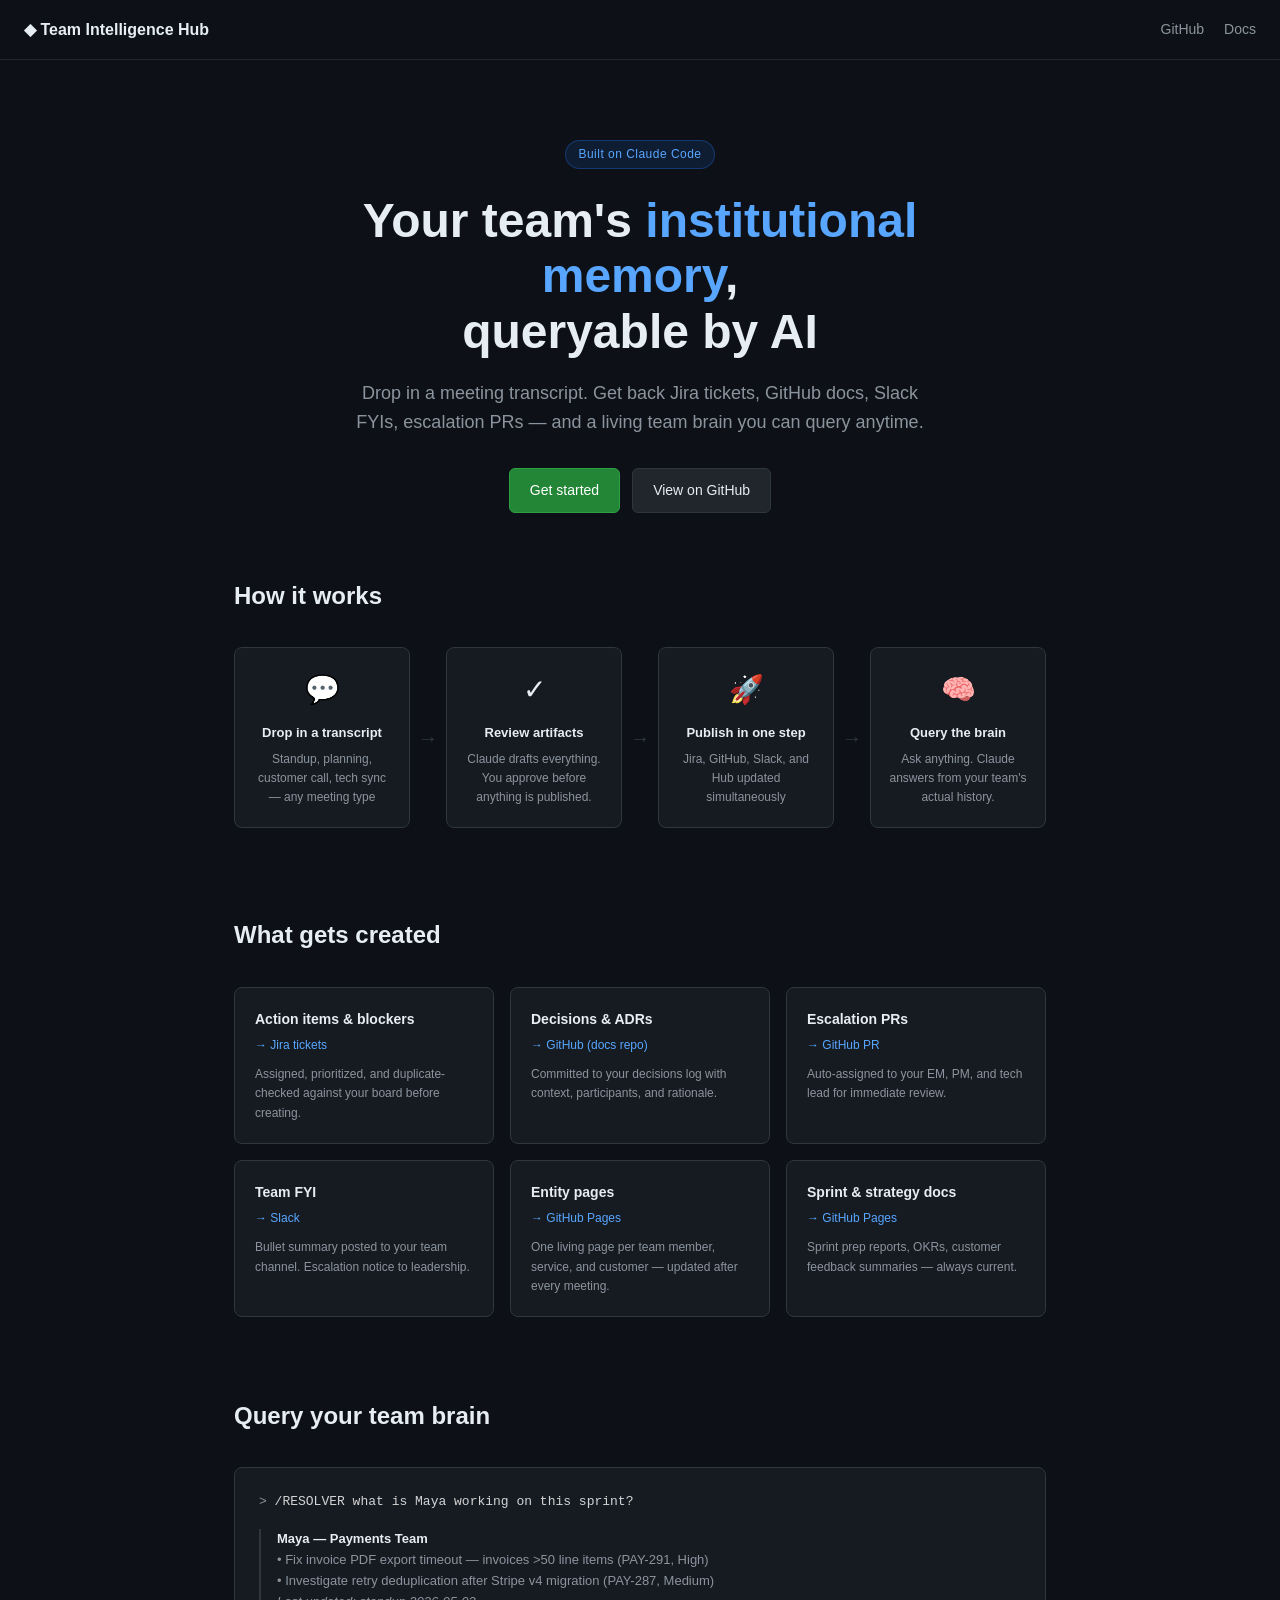
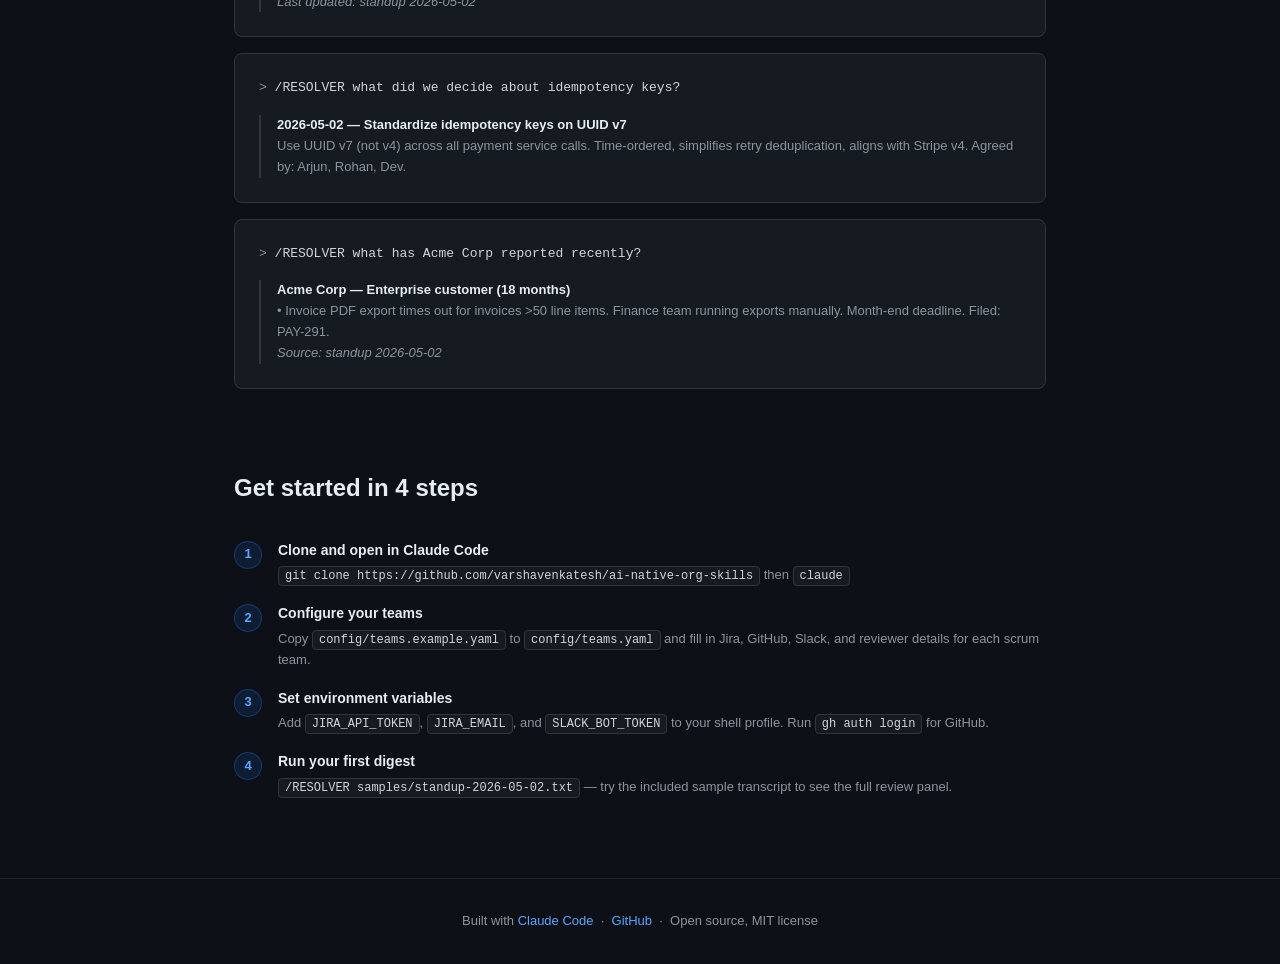
==== docs/index.html @ 271952c2 "Add SVG screenshots, GitHub Pages landing page, and hub HTML templates - 5 dark-themed SVG terminal " ====
<!DOCTYPE html>
<html lang="en">
<head>
  <meta charset="UTF-8">
  <meta name="viewport" content="width=device-width, initial-scale=1.0">
  <title>Team Intelligence Hub</title>
  <style>
    *, *::before, *::after { box-sizing: border-box; margin: 0; padding: 0; }

    body {
      font-family: -apple-system, BlinkMacSystemFont, "Segoe UI", Helvetica, Arial, sans-serif;
      background: #0d1117;
      color: #e6edf3;
      line-height: 1.6;
    }

    a { color: #58a6ff; text-decoration: none; }
    a:hover { text-decoration: underline; }

    /* ── Header ── */
    header {
      border-bottom: 1px solid #21262d;
      padding: 0 24px;
      display: flex;
      align-items: center;
      height: 60px;
      gap: 16px;
    }
    header .logo { font-weight: 600; font-size: 16px; color: #e6edf3; }
    header nav { margin-left: auto; display: flex; gap: 20px; font-size: 14px; color: #8b949e; }
    header nav a { color: #8b949e; }
    header nav a:hover { color: #e6edf3; }

    /* ── Hero ── */
    .hero {
      max-width: 800px;
      margin: 80px auto 64px;
      padding: 0 24px;
      text-align: center;
    }
    .hero .badge {
      display: inline-block;
      background: #1f6feb22;
      border: 1px solid #1f6feb55;
      color: #58a6ff;
      font-size: 12px;
      font-weight: 500;
      padding: 4px 12px;
      border-radius: 20px;
      margin-bottom: 24px;
      letter-spacing: 0.04em;
    }
    .hero h1 {
      font-size: 48px;
      font-weight: 700;
      line-height: 1.15;
      color: #e6edf3;
      margin-bottom: 20px;
    }
    .hero h1 span { color: #58a6ff; }
    .hero p {
      font-size: 18px;
      color: #8b949e;
      max-width: 580px;
      margin: 0 auto 32px;
    }
    .hero .ctas { display: flex; gap: 12px; justify-content: center; flex-wrap: wrap; }
    .btn {
      display: inline-block;
      padding: 10px 20px;
      border-radius: 6px;
      font-size: 14px;
      font-weight: 500;
      cursor: pointer;
      transition: opacity 0.15s;
    }
    .btn:hover { opacity: 0.85; text-decoration: none; }
    .btn-primary { background: #238636; color: #fff; border: 1px solid #2ea043; }
    .btn-secondary { background: #21262d; color: #e6edf3; border: 1px solid #30363d; }

    /* ── How it works ── */
    .section { max-width: 860px; margin: 0 auto 80px; padding: 0 24px; }
    .section h2 { font-size: 24px; font-weight: 600; margin-bottom: 32px; color: #e6edf3; }

    .flow {
      display: flex;
      align-items: center;
      gap: 0;
      overflow-x: auto;
      padding-bottom: 8px;
    }
    .flow-step {
      flex: 1;
      min-width: 140px;
      background: #161b22;
      border: 1px solid #30363d;
      border-radius: 8px;
      padding: 20px 16px;
      text-align: center;
    }
    .flow-step .icon { font-size: 28px; margin-bottom: 10px; }
    .flow-step .label { font-size: 13px; font-weight: 600; color: #e6edf3; margin-bottom: 6px; }
    .flow-step .desc { font-size: 12px; color: #8b949e; }
    .flow-arrow {
      color: #30363d;
      font-size: 20px;
      padding: 0 8px;
      flex-shrink: 0;
    }

    /* ── Artifact grid ── */
    .artifact-grid {
      display: grid;
      grid-template-columns: repeat(auto-fill, minmax(220px, 1fr));
      gap: 16px;
    }
    .artifact-card {
      background: #161b22;
      border: 1px solid #30363d;
      border-radius: 8px;
      padding: 20px;
    }
    .artifact-card .title { font-size: 14px; font-weight: 600; color: #e6edf3; margin-bottom: 6px; }
    .artifact-card .where { font-size: 12px; color: #58a6ff; margin-bottom: 10px; }
    .artifact-card .desc { font-size: 12px; color: #8b949e; }

    /* ── Query examples ── */
    .query-block {
      background: #161b22;
      border: 1px solid #30363d;
      border-radius: 8px;
      padding: 24px;
      margin-bottom: 16px;
    }
    .query-block .query {
      font-family: "SF Mono", Menlo, Monaco, "Courier New", monospace;
      font-size: 13px;
      color: #d4d4d4;
      margin-bottom: 16px;
    }
    .query-block .query::before { content: "> "; color: #8b949e; }
    .query-block .answer {
      font-size: 13px;
      color: #8b949e;
      padding-left: 16px;
      border-left: 2px solid #30363d;
    }
    .query-block .answer strong { color: #e6edf3; }

    /* ── Setup steps ── */
    .steps { display: flex; flex-direction: column; gap: 16px; }
    .step {
      display: flex;
      gap: 16px;
      align-items: flex-start;
    }
    .step-num {
      width: 28px;
      height: 28px;
      border-radius: 50%;
      background: #1f6feb22;
      border: 1px solid #1f6feb55;
      color: #58a6ff;
      font-size: 13px;
      font-weight: 600;
      display: flex;
      align-items: center;
      justify-content: center;
      flex-shrink: 0;
      margin-top: 2px;
    }
    .step-content .label { font-size: 14px; font-weight: 600; color: #e6edf3; margin-bottom: 4px; }
    .step-content .desc { font-size: 13px; color: #8b949e; }
    code {
      font-family: "SF Mono", Menlo, Monaco, "Courier New", monospace;
      font-size: 12px;
      background: #161b22;
      border: 1px solid #30363d;
      padding: 2px 6px;
      border-radius: 4px;
      color: #d4d4d4;
    }

    /* ── Footer ── */
    footer {
      border-top: 1px solid #21262d;
      padding: 32px 24px;
      text-align: center;
      font-size: 13px;
      color: #8b949e;
    }
    footer a { color: #58a6ff; }

    @media (max-width: 640px) {
      .hero h1 { font-size: 32px; }
      .flow { flex-direction: column; }
      .flow-arrow { transform: rotate(90deg); }
    }
  </style>
</head>
<body>

<header>
  <span class="logo">&#9670; Team Intelligence Hub</span>
  <nav>
    <a href="https://github.com/varshavenkatesh/ai-native-org-skills">GitHub</a>
    <a href="https://github.com/varshavenkatesh/ai-native-org-skills/blob/main/README.md">Docs</a>
  </nav>
</header>

<div class="hero">
  <div class="badge">Built on Claude Code</div>
  <h1>Your team's <span>institutional memory</span>,<br>queryable by AI</h1>
  <p>Drop in a meeting transcript. Get back Jira tickets, GitHub docs, Slack FYIs, escalation PRs — and a living team brain you can query anytime.</p>
  <div class="ctas">
    <a href="https://github.com/varshavenkatesh/ai-native-org-skills#setup--4-steps" class="btn btn-primary">Get started</a>
    <a href="https://github.com/varshavenkatesh/ai-native-org-skills" class="btn btn-secondary">View on GitHub</a>
  </div>
</div>

<div class="section">
  <h2>How it works</h2>
  <div class="flow">
    <div class="flow-step">
      <div class="icon">&#128172;</div>
      <div class="label">Drop in a transcript</div>
      <div class="desc">Standup, planning, customer call, tech sync — any meeting type</div>
    </div>
    <div class="flow-arrow">&#8594;</div>
    <div class="flow-step">
      <div class="icon">&#10003;</div>
      <div class="label">Review artifacts</div>
      <div class="desc">Claude drafts everything. You approve before anything is published.</div>
    </div>
    <div class="flow-arrow">&#8594;</div>
    <div class="flow-step">
      <div class="icon">&#128640;</div>
      <div class="label">Publish in one step</div>
      <div class="desc">Jira, GitHub, Slack, and Hub updated simultaneously</div>
    </div>
    <div class="flow-arrow">&#8594;</div>
    <div class="flow-step">
      <div class="icon">&#129504;</div>
      <div class="label">Query the brain</div>
      <div class="desc">Ask anything. Claude answers from your team's actual history.</div>
    </div>
  </div>
</div>

<div class="section">
  <h2>What gets created</h2>
  <div class="artifact-grid">
    <div class="artifact-card">
      <div class="title">Action items &amp; blockers</div>
      <div class="where">&#8594; Jira tickets</div>
      <div class="desc">Assigned, prioritized, and duplicate-checked against your board before creating.</div>
    </div>
    <div class="artifact-card">
      <div class="title">Decisions &amp; ADRs</div>
      <div class="where">&#8594; GitHub (docs repo)</div>
      <div class="desc">Committed to your decisions log with context, participants, and rationale.</div>
    </div>
    <div class="artifact-card">
      <div class="title">Escalation PRs</div>
      <div class="where">&#8594; GitHub PR</div>
      <div class="desc">Auto-assigned to your EM, PM, and tech lead for immediate review.</div>
    </div>
    <div class="artifact-card">
      <div class="title">Team FYI</div>
      <div class="where">&#8594; Slack</div>
      <div class="desc">Bullet summary posted to your team channel. Escalation notice to leadership.</div>
    </div>
    <div class="artifact-card">
      <div class="title">Entity pages</div>
      <div class="where">&#8594; GitHub Pages</div>
      <div class="desc">One living page per team member, service, and customer — updated after every meeting.</div>
    </div>
    <div class="artifact-card">
      <div class="title">Sprint &amp; strategy docs</div>
      <div class="where">&#8594; GitHub Pages</div>
      <div class="desc">Sprint prep reports, OKRs, customer feedback summaries — always current.</div>
    </div>
  </div>
</div>

<div class="section">
  <h2>Query your team brain</h2>
  <div class="query-block">
    <div class="query">/RESOLVER what is Maya working on this sprint?</div>
    <div class="answer">
      <strong>Maya &mdash; Payments Team</strong><br>
      &bull; Fix invoice PDF export timeout &mdash; invoices &gt;50 line items (PAY-291, High)<br>
      &bull; Investigate retry deduplication after Stripe v4 migration (PAY-287, Medium)<br>
      <em>Last updated: standup 2026-05-02</em>
    </div>
  </div>
  <div class="query-block">
    <div class="query">/RESOLVER what did we decide about idempotency keys?</div>
    <div class="answer">
      <strong>2026-05-02 &mdash; Standardize idempotency keys on UUID v7</strong><br>
      Use UUID v7 (not v4) across all payment service calls. Time-ordered, simplifies retry deduplication, aligns with Stripe v4. Agreed by: Arjun, Rohan, Dev.
    </div>
  </div>
  <div class="query-block">
    <div class="query">/RESOLVER what has Acme Corp reported recently?</div>
    <div class="answer">
      <strong>Acme Corp &mdash; Enterprise customer (18 months)</strong><br>
      &bull; Invoice PDF export times out for invoices &gt;50 line items. Finance team running exports manually. Month-end deadline. Filed: PAY-291.<br>
      <em>Source: standup 2026-05-02</em>
    </div>
  </div>
</div>

<div class="section">
  <h2>Get started in 4 steps</h2>
  <div class="steps">
    <div class="step">
      <div class="step-num">1</div>
      <div class="step-content">
        <div class="label">Clone and open in Claude Code</div>
        <div class="desc"><code>git clone https://github.com/varshavenkatesh/ai-native-org-skills</code> then <code>claude</code></div>
      </div>
    </div>
    <div class="step">
      <div class="step-num">2</div>
      <div class="step-content">
        <div class="label">Configure your teams</div>
        <div class="desc">Copy <code>config/teams.example.yaml</code> to <code>config/teams.yaml</code> and fill in Jira, GitHub, Slack, and reviewer details for each scrum team.</div>
      </div>
    </div>
    <div class="step">
      <div class="step-num">3</div>
      <div class="step-content">
        <div class="label">Set environment variables</div>
        <div class="desc">Add <code>JIRA_API_TOKEN</code>, <code>JIRA_EMAIL</code>, and <code>SLACK_BOT_TOKEN</code> to your shell profile. Run <code>gh auth login</code> for GitHub.</div>
      </div>
    </div>
    <div class="step">
      <div class="step-num">4</div>
      <div class="step-content">
        <div class="label">Run your first digest</div>
        <div class="desc"><code>/RESOLVER samples/standup-2026-05-02.txt</code> &mdash; try the included sample transcript to see the full review panel.</div>
      </div>
    </div>
  </div>
</div>

<footer>
  Built with <a href="https://claude.ai/code">Claude Code</a> &nbsp;&middot;&nbsp;
  <a href="https://github.com/varshavenkatesh/ai-native-org-skills">GitHub</a> &nbsp;&middot;&nbsp;
  Open source, MIT license
</footer>

</body>
</html>
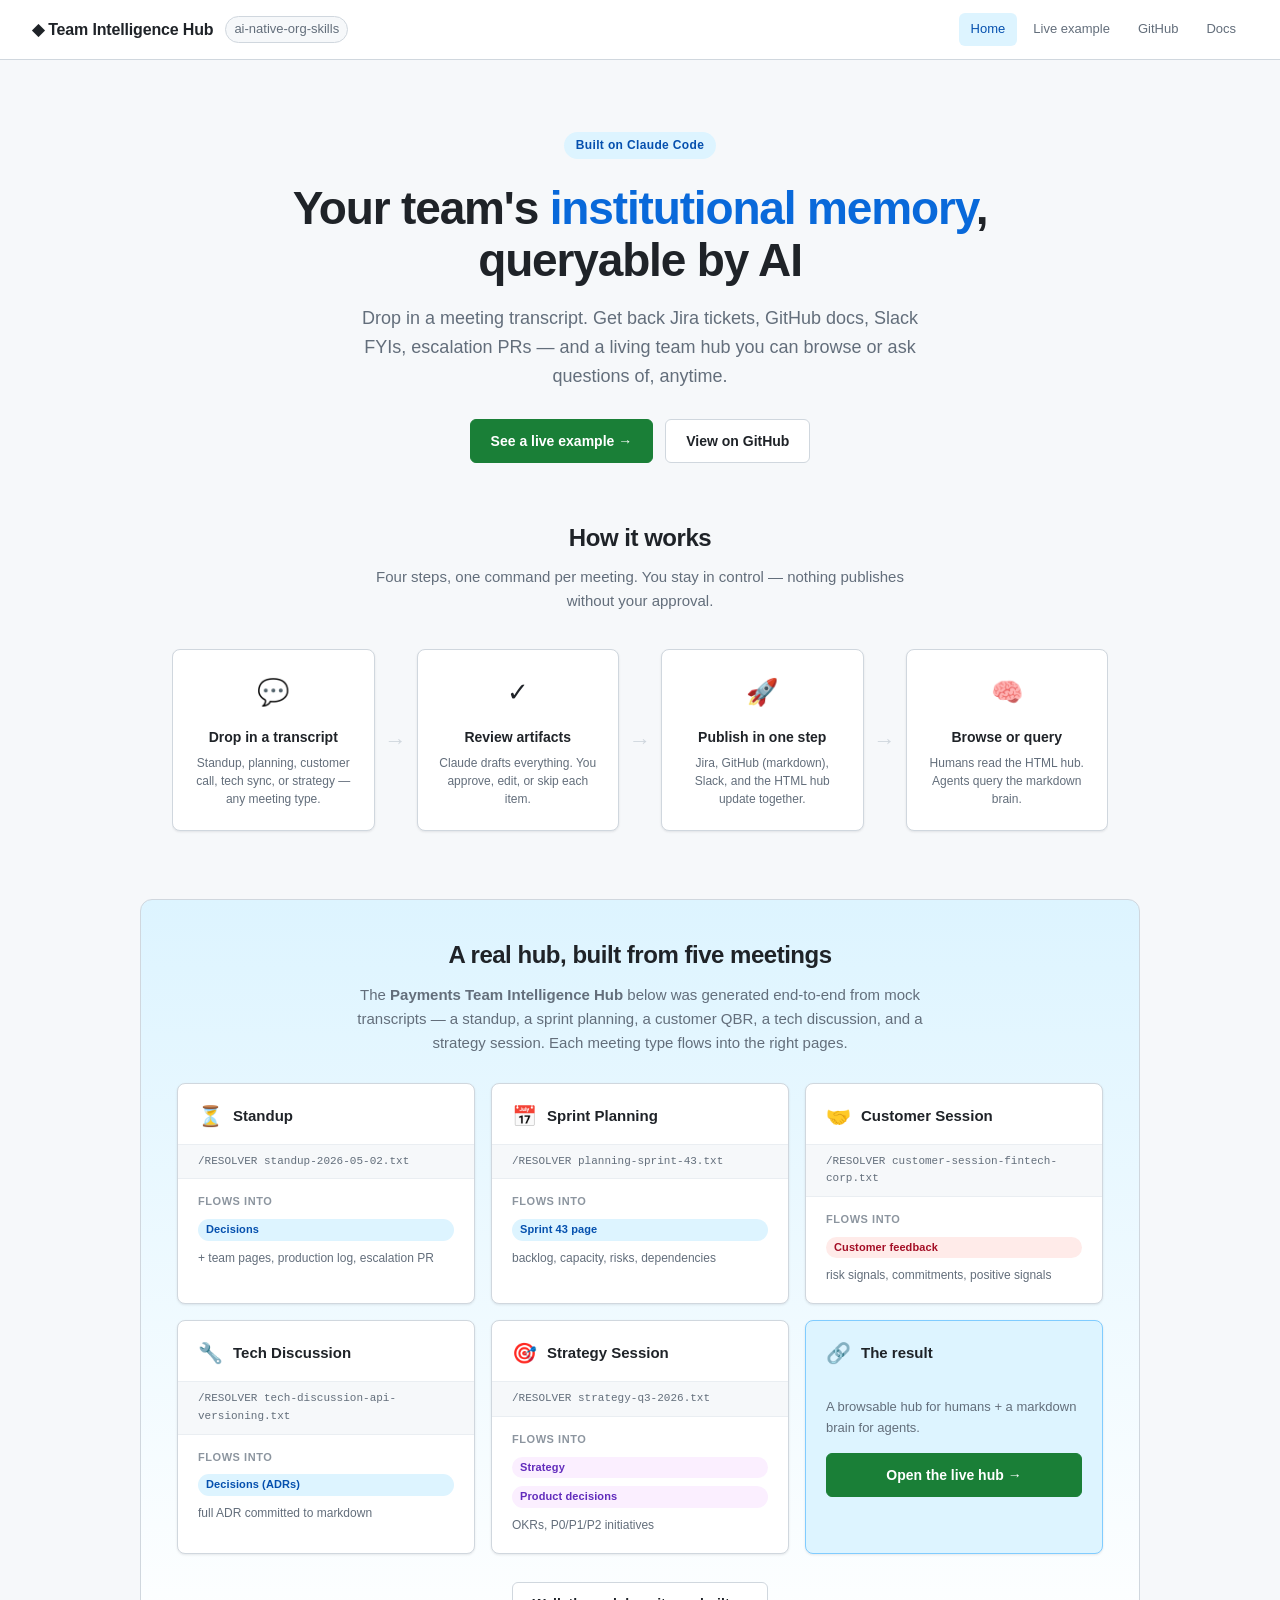
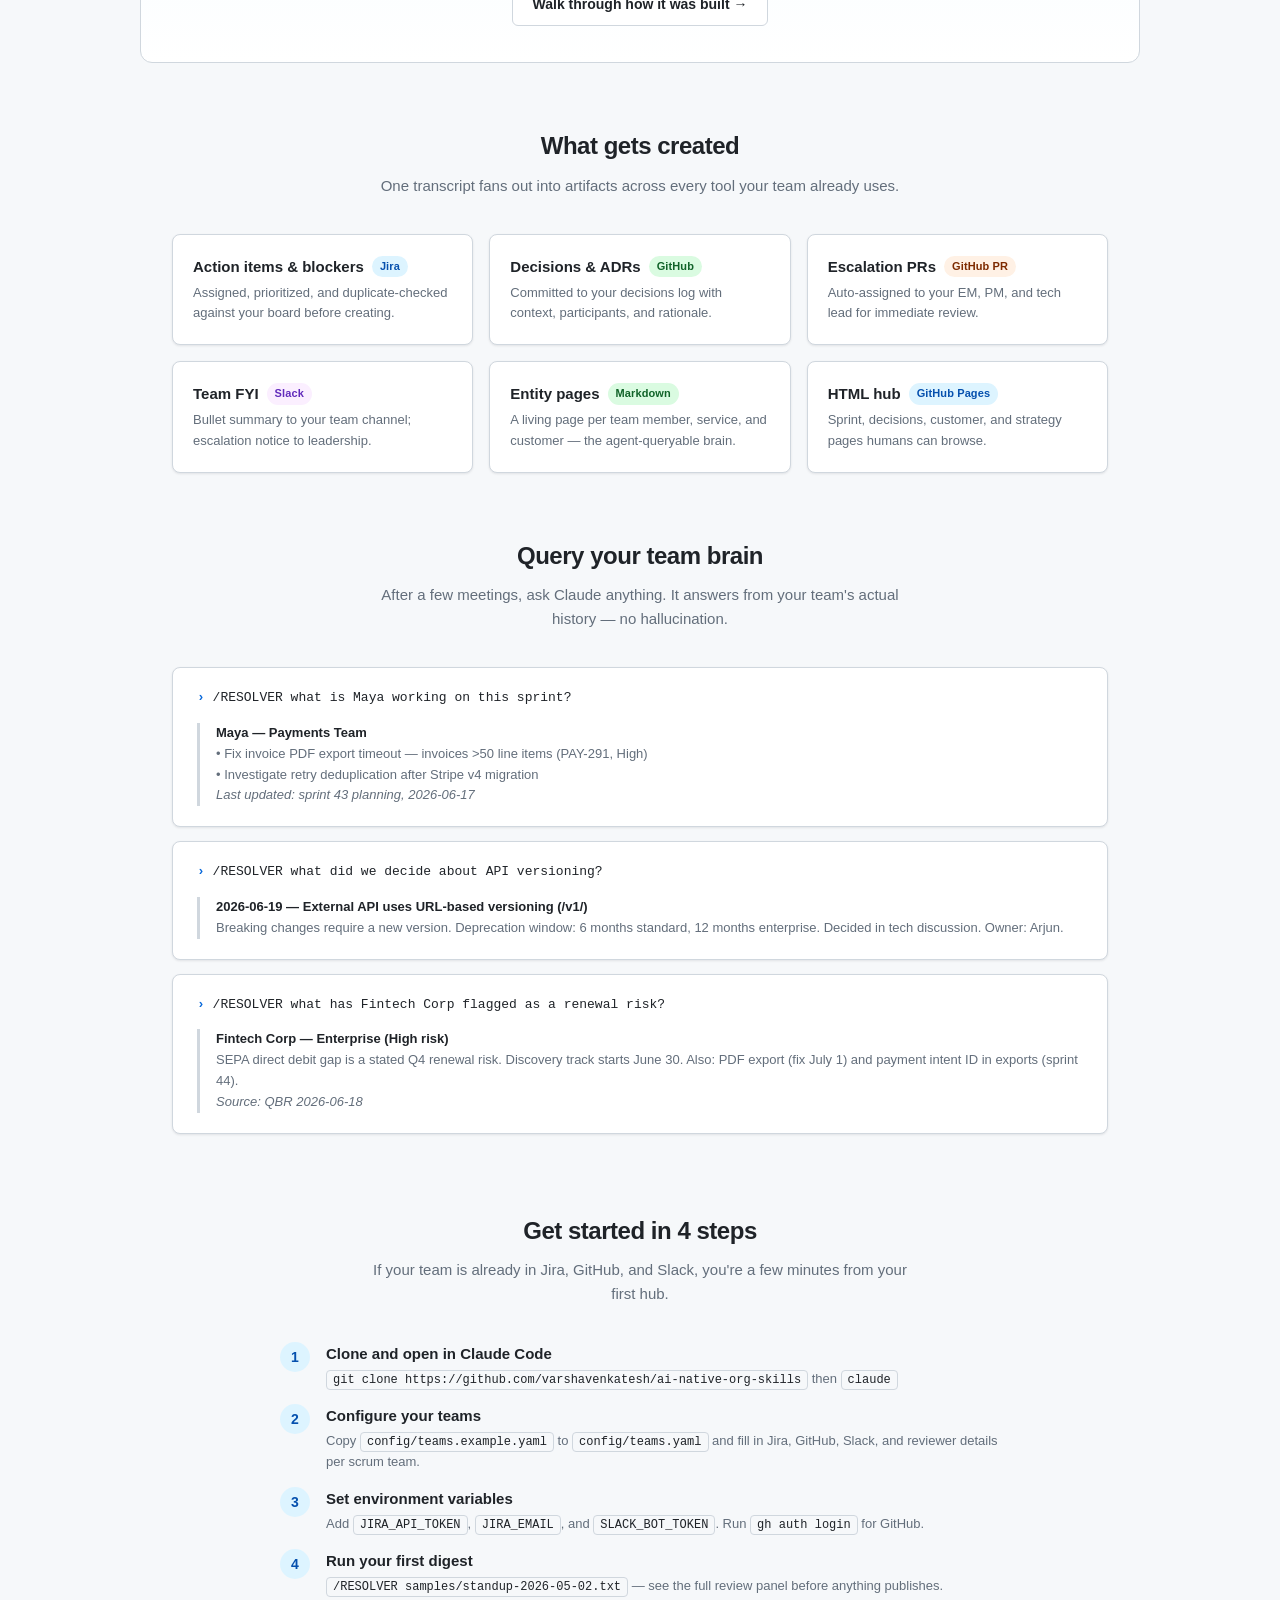
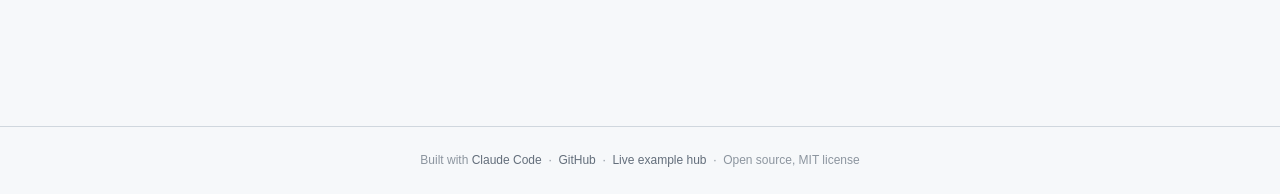
==== commit f49e4d75: "Add live-example showcase: Payments Team Intelligence Hub README: - New "Live example" section with " ====
--- a/docs/index.html
+++ b/docs/index.html
@@ -3,316 +3,207 @@
 <head>
   <meta charset="UTF-8">
   <meta name="viewport" content="width=device-width, initial-scale=1.0">
-  <title>Team Intelligence Hub</title>
-  <style>
-    *, *::before, *::after { box-sizing: border-box; margin: 0; padding: 0; }
-
-    body {
-      font-family: -apple-system, BlinkMacSystemFont, "Segoe UI", Helvetica, Arial, sans-serif;
-      background: #0d1117;
-      color: #e6edf3;
-      line-height: 1.6;
-    }
-
-    a { color: #58a6ff; text-decoration: none; }
-    a:hover { text-decoration: underline; }
-
-    /* ── Header ── */
-    header {
-      border-bottom: 1px solid #21262d;
-      padding: 0 24px;
-      display: flex;
-      align-items: center;
-      height: 60px;
-      gap: 16px;
-    }
-    header .logo { font-weight: 600; font-size: 16px; color: #e6edf3; }
-    header nav { margin-left: auto; display: flex; gap: 20px; font-size: 14px; color: #8b949e; }
-    header nav a { color: #8b949e; }
-    header nav a:hover { color: #e6edf3; }
-
-    /* ── Hero ── */
-    .hero {
-      max-width: 800px;
-      margin: 80px auto 64px;
-      padding: 0 24px;
-      text-align: center;
-    }
-    .hero .badge {
-      display: inline-block;
-      background: #1f6feb22;
-      border: 1px solid #1f6feb55;
-      color: #58a6ff;
-      font-size: 12px;
-      font-weight: 500;
-      padding: 4px 12px;
-      border-radius: 20px;
-      margin-bottom: 24px;
-      letter-spacing: 0.04em;
-    }
-    .hero h1 {
-      font-size: 48px;
-      font-weight: 700;
-      line-height: 1.15;
-      color: #e6edf3;
-      margin-bottom: 20px;
-    }
-    .hero h1 span { color: #58a6ff; }
-    .hero p {
-      font-size: 18px;
-      color: #8b949e;
-      max-width: 580px;
-      margin: 0 auto 32px;
-    }
-    .hero .ctas { display: flex; gap: 12px; justify-content: center; flex-wrap: wrap; }
-    .btn {
-      display: inline-block;
-      padding: 10px 20px;
-      border-radius: 6px;
-      font-size: 14px;
-      font-weight: 500;
-      cursor: pointer;
-      transition: opacity 0.15s;
-    }
-    .btn:hover { opacity: 0.85; text-decoration: none; }
-    .btn-primary { background: #238636; color: #fff; border: 1px solid #2ea043; }
-    .btn-secondary { background: #21262d; color: #e6edf3; border: 1px solid #30363d; }
-
-    /* ── How it works ── */
-    .section { max-width: 860px; margin: 0 auto 80px; padding: 0 24px; }
-    .section h2 { font-size: 24px; font-weight: 600; margin-bottom: 32px; color: #e6edf3; }
-
-    .flow {
-      display: flex;
-      align-items: center;
-      gap: 0;
-      overflow-x: auto;
-      padding-bottom: 8px;
-    }
-    .flow-step {
-      flex: 1;
-      min-width: 140px;
-      background: #161b22;
-      border: 1px solid #30363d;
-      border-radius: 8px;
-      padding: 20px 16px;
-      text-align: center;
-    }
-    .flow-step .icon { font-size: 28px; margin-bottom: 10px; }
-    .flow-step .label { font-size: 13px; font-weight: 600; color: #e6edf3; margin-bottom: 6px; }
-    .flow-step .desc { font-size: 12px; color: #8b949e; }
-    .flow-arrow {
-      color: #30363d;
-      font-size: 20px;
-      padding: 0 8px;
-      flex-shrink: 0;
-    }
-
-    /* ── Artifact grid ── */
-    .artifact-grid {
-      display: grid;
-      grid-template-columns: repeat(auto-fill, minmax(220px, 1fr));
-      gap: 16px;
-    }
-    .artifact-card {
-      background: #161b22;
-      border: 1px solid #30363d;
-      border-radius: 8px;
-      padding: 20px;
-    }
-    .artifact-card .title { font-size: 14px; font-weight: 600; color: #e6edf3; margin-bottom: 6px; }
-    .artifact-card .where { font-size: 12px; color: #58a6ff; margin-bottom: 10px; }
-    .artifact-card .desc { font-size: 12px; color: #8b949e; }
-
-    /* ── Query examples ── */
-    .query-block {
-      background: #161b22;
-      border: 1px solid #30363d;
-      border-radius: 8px;
-      padding: 24px;
-      margin-bottom: 16px;
-    }
-    .query-block .query {
-      font-family: "SF Mono", Menlo, Monaco, "Courier New", monospace;
-      font-size: 13px;
-      color: #d4d4d4;
-      margin-bottom: 16px;
-    }
-    .query-block .query::before { content: "> "; color: #8b949e; }
-    .query-block .answer {
-      font-size: 13px;
-      color: #8b949e;
-      padding-left: 16px;
-      border-left: 2px solid #30363d;
-    }
-    .query-block .answer strong { color: #e6edf3; }
-
-    /* ── Setup steps ── */
-    .steps { display: flex; flex-direction: column; gap: 16px; }
-    .step {
-      display: flex;
-      gap: 16px;
-      align-items: flex-start;
-    }
-    .step-num {
-      width: 28px;
-      height: 28px;
-      border-radius: 50%;
-      background: #1f6feb22;
-      border: 1px solid #1f6feb55;
-      color: #58a6ff;
-      font-size: 13px;
-      font-weight: 600;
-      display: flex;
-      align-items: center;
-      justify-content: center;
-      flex-shrink: 0;
-      margin-top: 2px;
-    }
-    .step-content .label { font-size: 14px; font-weight: 600; color: #e6edf3; margin-bottom: 4px; }
-    .step-content .desc { font-size: 13px; color: #8b949e; }
-    code {
-      font-family: "SF Mono", Menlo, Monaco, "Courier New", monospace;
-      font-size: 12px;
-      background: #161b22;
-      border: 1px solid #30363d;
-      padding: 2px 6px;
-      border-radius: 4px;
-      color: #d4d4d4;
-    }
-
-    /* ── Footer ── */
-    footer {
-      border-top: 1px solid #21262d;
-      padding: 32px 24px;
-      text-align: center;
-      font-size: 13px;
-      color: #8b949e;
-    }
-    footer a { color: #58a6ff; }
-
-    @media (max-width: 640px) {
-      .hero h1 { font-size: 32px; }
-      .flow { flex-direction: column; }
-      .flow-arrow { transform: rotate(90deg); }
-    }
-  </style>
+  <title>Team Intelligence Hub — ai-native-org-skills</title>
+  <link rel="stylesheet" href="style.css">
 </head>
 <body>
 
-<header>
-  <span class="logo">&#9670; Team Intelligence Hub</span>
+<header class="site-header">
+  <span class="team-name">&#9670; Team Intelligence Hub</span>
+  <span class="hub-label">ai-native-org-skills</span>
   <nav>
+    <a href="index.html" class="active">Home</a>
+    <a href="example.html">Live example</a>
     <a href="https://github.com/varshavenkatesh/ai-native-org-skills">GitHub</a>
     <a href="https://github.com/varshavenkatesh/ai-native-org-skills/blob/main/README.md">Docs</a>
   </nav>
 </header>
 
 <div class="hero">
-  <div class="badge">Built on Claude Code</div>
-  <h1>Your team's <span>institutional memory</span>,<br>queryable by AI</h1>
-  <p>Drop in a meeting transcript. Get back Jira tickets, GitHub docs, Slack FYIs, escalation PRs — and a living team brain you can query anytime.</p>
+  <span class="eyebrow">Built on Claude Code</span>
+  <h1>Your team's <span class="accent">institutional memory</span>, queryable by AI</h1>
+  <p class="lede">Drop in a meeting transcript. Get back Jira tickets, GitHub docs, Slack FYIs, escalation PRs — and a living team hub you can browse or ask questions of, anytime.</p>
   <div class="ctas">
-    <a href="https://github.com/varshavenkatesh/ai-native-org-skills#setup--4-steps" class="btn btn-primary">Get started</a>
+    <a href="example.html" class="btn btn-primary">See a live example →</a>
     <a href="https://github.com/varshavenkatesh/ai-native-org-skills" class="btn btn-secondary">View on GitHub</a>
   </div>
 </div>
 
-<div class="section">
+<div class="mkt-section">
   <h2>How it works</h2>
+  <p class="section-sub">Four steps, one command per meeting. You stay in control — nothing publishes without your approval.</p>
   <div class="flow">
     <div class="flow-step">
       <div class="icon">&#128172;</div>
       <div class="label">Drop in a transcript</div>
-      <div class="desc">Standup, planning, customer call, tech sync — any meeting type</div>
+      <div class="desc">Standup, planning, customer call, tech sync, or strategy — any meeting type.</div>
     </div>
     <div class="flow-arrow">&#8594;</div>
     <div class="flow-step">
       <div class="icon">&#10003;</div>
       <div class="label">Review artifacts</div>
-      <div class="desc">Claude drafts everything. You approve before anything is published.</div>
+      <div class="desc">Claude drafts everything. You approve, edit, or skip each item.</div>
     </div>
     <div class="flow-arrow">&#8594;</div>
     <div class="flow-step">
       <div class="icon">&#128640;</div>
       <div class="label">Publish in one step</div>
-      <div class="desc">Jira, GitHub, Slack, and Hub updated simultaneously</div>
+      <div class="desc">Jira, GitHub (markdown), Slack, and the HTML hub update together.</div>
     </div>
     <div class="flow-arrow">&#8594;</div>
     <div class="flow-step">
       <div class="icon">&#129504;</div>
-      <div class="label">Query the brain</div>
-      <div class="desc">Ask anything. Claude answers from your team's actual history.</div>
-    </div>
-  </div>
-</div>
-
-<div class="section">
+      <div class="label">Browse or query</div>
+      <div class="desc">Humans read the HTML hub. Agents query the markdown brain.</div>
+    </div>
+  </div>
+</div>
+
+<!-- ── Live example band ── -->
+<div class="example-band">
+  <div class="eb-head">
+    <h2>A real hub, built from five meetings</h2>
+    <p>The <strong>Payments Team Intelligence Hub</strong> below was generated end-to-end from mock transcripts — a standup, a sprint planning, a customer QBR, a tech discussion, and a strategy session. Each meeting type flows into the right pages.</p>
+  </div>
+
+  <div class="meeting-grid" style="margin-bottom:28px">
+    <div class="meeting-card">
+      <div class="mc-head"><span class="mc-icon">&#9203;</span><span class="mc-title">Standup</span></div>
+      <div class="mc-cmd">/RESOLVER standup-2026-05-02.txt</div>
+      <div class="mc-body">
+        <div class="mc-arrow">Flows into</div>
+        <div class="preview-list" style="display:flex;flex-direction:column;gap:4px">
+          <span class="badge badge-blue">Decisions</span>
+          <span style="font-size:12px;color:var(--text-muted);margin-top:4px">+ team pages, production log, escalation PR</span>
+        </div>
+      </div>
+    </div>
+
+    <div class="meeting-card">
+      <div class="mc-head"><span class="mc-icon">&#128197;</span><span class="mc-title">Sprint Planning</span></div>
+      <div class="mc-cmd">/RESOLVER planning-sprint-43.txt</div>
+      <div class="mc-body">
+        <div class="mc-arrow">Flows into</div>
+        <div class="preview-list" style="display:flex;flex-direction:column;gap:4px">
+          <span class="badge badge-blue">Sprint 43 page</span>
+          <span style="font-size:12px;color:var(--text-muted);margin-top:4px">backlog, capacity, risks, dependencies</span>
+        </div>
+      </div>
+    </div>
+
+    <div class="meeting-card">
+      <div class="mc-head"><span class="mc-icon">&#129309;</span><span class="mc-title">Customer Session</span></div>
+      <div class="mc-cmd">/RESOLVER customer-session-fintech-corp.txt</div>
+      <div class="mc-body">
+        <div class="mc-arrow">Flows into</div>
+        <div class="preview-list" style="display:flex;flex-direction:column;gap:4px">
+          <span class="badge badge-red">Customer feedback</span>
+          <span style="font-size:12px;color:var(--text-muted);margin-top:4px">risk signals, commitments, positive signals</span>
+        </div>
+      </div>
+    </div>
+
+    <div class="meeting-card">
+      <div class="mc-head"><span class="mc-icon">&#128295;</span><span class="mc-title">Tech Discussion</span></div>
+      <div class="mc-cmd">/RESOLVER tech-discussion-api-versioning.txt</div>
+      <div class="mc-body">
+        <div class="mc-arrow">Flows into</div>
+        <div class="preview-list" style="display:flex;flex-direction:column;gap:4px">
+          <span class="badge badge-adr">Decisions (ADRs)</span>
+          <span style="font-size:12px;color:var(--text-muted);margin-top:4px">full ADR committed to markdown</span>
+        </div>
+      </div>
+    </div>
+
+    <div class="meeting-card">
+      <div class="mc-head"><span class="mc-icon">&#127919;</span><span class="mc-title">Strategy Session</span></div>
+      <div class="mc-cmd">/RESOLVER strategy-q3-2026.txt</div>
+      <div class="mc-body">
+        <div class="mc-arrow">Flows into</div>
+        <div class="preview-list" style="display:flex;flex-direction:column;gap:4px">
+          <span class="badge badge-purple">Strategy</span> <span class="badge badge-product" style="margin-top:4px">Product decisions</span>
+          <span style="font-size:12px;color:var(--text-muted);margin-top:4px">OKRs, P0/P1/P2 initiatives</span>
+        </div>
+      </div>
+    </div>
+
+    <div class="meeting-card" style="background:var(--blue-bg);border-color:#80ccff">
+      <div class="mc-head"><span class="mc-icon">&#128279;</span><span class="mc-title">The result</span></div>
+      <div class="mc-body" style="padding-top:16px">
+        <div style="font-size:13px;color:var(--text-muted);margin-bottom:14px">A browsable hub for humans + a markdown brain for agents.</div>
+        <a href="https://varshavenkatesh.github.io/payments-context-hub/" class="btn btn-primary" style="width:100%;justify-content:center" target="_blank">Open the live hub →</a>
+      </div>
+    </div>
+  </div>
+
+  <div style="text-align:center">
+    <a href="example.html" class="btn btn-secondary">Walk through how it was built →</a>
+  </div>
+</div>
+
+<div class="mkt-section">
   <h2>What gets created</h2>
-  <div class="artifact-grid">
-    <div class="artifact-card">
-      <div class="title">Action items &amp; blockers</div>
-      <div class="where">&#8594; Jira tickets</div>
-      <div class="desc">Assigned, prioritized, and duplicate-checked against your board before creating.</div>
-    </div>
-    <div class="artifact-card">
-      <div class="title">Decisions &amp; ADRs</div>
-      <div class="where">&#8594; GitHub (docs repo)</div>
-      <div class="desc">Committed to your decisions log with context, participants, and rationale.</div>
-    </div>
-    <div class="artifact-card">
-      <div class="title">Escalation PRs</div>
-      <div class="where">&#8594; GitHub PR</div>
-      <div class="desc">Auto-assigned to your EM, PM, and tech lead for immediate review.</div>
-    </div>
-    <div class="artifact-card">
-      <div class="title">Team FYI</div>
-      <div class="where">&#8594; Slack</div>
-      <div class="desc">Bullet summary posted to your team channel. Escalation notice to leadership.</div>
-    </div>
-    <div class="artifact-card">
-      <div class="title">Entity pages</div>
-      <div class="where">&#8594; GitHub Pages</div>
-      <div class="desc">One living page per team member, service, and customer — updated after every meeting.</div>
-    </div>
-    <div class="artifact-card">
-      <div class="title">Sprint &amp; strategy docs</div>
-      <div class="where">&#8594; GitHub Pages</div>
-      <div class="desc">Sprint prep reports, OKRs, customer feedback summaries — always current.</div>
-    </div>
-  </div>
-</div>
-
-<div class="section">
+  <p class="section-sub">One transcript fans out into artifacts across every tool your team already uses.</p>
+  <div class="grid-3">
+    <div class="card"><div class="card-body">
+      <div class="card-title">Action items &amp; blockers <span class="badge badge-blue">Jira</span></div>
+      <div class="card-desc" style="margin-bottom:0">Assigned, prioritized, and duplicate-checked against your board before creating.</div>
+    </div></div>
+    <div class="card"><div class="card-body">
+      <div class="card-title">Decisions &amp; ADRs <span class="badge badge-green">GitHub</span></div>
+      <div class="card-desc" style="margin-bottom:0">Committed to your decisions log with context, participants, and rationale.</div>
+    </div></div>
+    <div class="card"><div class="card-body">
+      <div class="card-title">Escalation PRs <span class="badge badge-orange">GitHub PR</span></div>
+      <div class="card-desc" style="margin-bottom:0">Auto-assigned to your EM, PM, and tech lead for immediate review.</div>
+    </div></div>
+    <div class="card"><div class="card-body">
+      <div class="card-title">Team FYI <span class="badge badge-purple">Slack</span></div>
+      <div class="card-desc" style="margin-bottom:0">Bullet summary to your team channel; escalation notice to leadership.</div>
+    </div></div>
+    <div class="card"><div class="card-body">
+      <div class="card-title">Entity pages <span class="badge badge-green">Markdown</span></div>
+      <div class="card-desc" style="margin-bottom:0">A living page per team member, service, and customer — the agent-queryable brain.</div>
+    </div></div>
+    <div class="card"><div class="card-body">
+      <div class="card-title">HTML hub <span class="badge badge-blue">GitHub Pages</span></div>
+      <div class="card-desc" style="margin-bottom:0">Sprint, decisions, customer, and strategy pages humans can browse.</div>
+    </div></div>
+  </div>
+</div>
+
+<div class="mkt-section">
   <h2>Query your team brain</h2>
+  <p class="section-sub">After a few meetings, ask Claude anything. It answers from your team's actual history — no hallucination.</p>
   <div class="query-block">
     <div class="query">/RESOLVER what is Maya working on this sprint?</div>
     <div class="answer">
-      <strong>Maya &mdash; Payments Team</strong><br>
-      &bull; Fix invoice PDF export timeout &mdash; invoices &gt;50 line items (PAY-291, High)<br>
-      &bull; Investigate retry deduplication after Stripe v4 migration (PAY-287, Medium)<br>
-      <em>Last updated: standup 2026-05-02</em>
+      <strong>Maya — Payments Team</strong><br>
+      • Fix invoice PDF export timeout — invoices &gt;50 line items (PAY-291, High)<br>
+      • Investigate retry deduplication after Stripe v4 migration<br>
+      <em>Last updated: sprint 43 planning, 2026-06-17</em>
     </div>
   </div>
   <div class="query-block">
-    <div class="query">/RESOLVER what did we decide about idempotency keys?</div>
+    <div class="query">/RESOLVER what did we decide about API versioning?</div>
     <div class="answer">
-      <strong>2026-05-02 &mdash; Standardize idempotency keys on UUID v7</strong><br>
-      Use UUID v7 (not v4) across all payment service calls. Time-ordered, simplifies retry deduplication, aligns with Stripe v4. Agreed by: Arjun, Rohan, Dev.
+      <strong>2026-06-19 — External API uses URL-based versioning (/v1/)</strong><br>
+      Breaking changes require a new version. Deprecation window: 6 months standard, 12 months enterprise. Decided in tech discussion. Owner: Arjun.
     </div>
   </div>
   <div class="query-block">
-    <div class="query">/RESOLVER what has Acme Corp reported recently?</div>
+    <div class="query">/RESOLVER what has Fintech Corp flagged as a renewal risk?</div>
     <div class="answer">
-      <strong>Acme Corp &mdash; Enterprise customer (18 months)</strong><br>
-      &bull; Invoice PDF export times out for invoices &gt;50 line items. Finance team running exports manually. Month-end deadline. Filed: PAY-291.<br>
-      <em>Source: standup 2026-05-02</em>
-    </div>
-  </div>
-</div>
-
-<div class="section">
+      <strong>Fintech Corp — Enterprise (High risk)</strong><br>
+      SEPA direct debit gap is a stated Q4 renewal risk. Discovery track starts June 30. Also: PDF export (fix July 1) and payment intent ID in exports (sprint 44).<br>
+      <em>Source: QBR 2026-06-18</em>
+    </div>
+  </div>
+</div>
+
+<div class="mkt-section">
   <h2>Get started in 4 steps</h2>
+  <p class="section-sub">If your team is already in Jira, GitHub, and Slack, you're a few minutes from your first hub.</p>
   <div class="steps">
     <div class="step">
       <div class="step-num">1</div>
@@ -325,29 +216,30 @@
       <div class="step-num">2</div>
       <div class="step-content">
         <div class="label">Configure your teams</div>
-        <div class="desc">Copy <code>config/teams.example.yaml</code> to <code>config/teams.yaml</code> and fill in Jira, GitHub, Slack, and reviewer details for each scrum team.</div>
+        <div class="desc">Copy <code>config/teams.example.yaml</code> to <code>config/teams.yaml</code> and fill in Jira, GitHub, Slack, and reviewer details per scrum team.</div>
       </div>
     </div>
     <div class="step">
       <div class="step-num">3</div>
       <div class="step-content">
         <div class="label">Set environment variables</div>
-        <div class="desc">Add <code>JIRA_API_TOKEN</code>, <code>JIRA_EMAIL</code>, and <code>SLACK_BOT_TOKEN</code> to your shell profile. Run <code>gh auth login</code> for GitHub.</div>
+        <div class="desc">Add <code>JIRA_API_TOKEN</code>, <code>JIRA_EMAIL</code>, and <code>SLACK_BOT_TOKEN</code>. Run <code>gh auth login</code> for GitHub.</div>
       </div>
     </div>
     <div class="step">
       <div class="step-num">4</div>
       <div class="step-content">
         <div class="label">Run your first digest</div>
-        <div class="desc"><code>/RESOLVER samples/standup-2026-05-02.txt</code> &mdash; try the included sample transcript to see the full review panel.</div>
+        <div class="desc"><code>/RESOLVER samples/standup-2026-05-02.txt</code> — see the full review panel before anything publishes.</div>
       </div>
     </div>
   </div>
 </div>
 
 <footer>
-  Built with <a href="https://claude.ai/code">Claude Code</a> &nbsp;&middot;&nbsp;
-  <a href="https://github.com/varshavenkatesh/ai-native-org-skills">GitHub</a> &nbsp;&middot;&nbsp;
+  Built with <a href="https://claude.ai/code">Claude Code</a> &nbsp;·&nbsp;
+  <a href="https://github.com/varshavenkatesh/ai-native-org-skills">GitHub</a> &nbsp;·&nbsp;
+  <a href="https://varshavenkatesh.github.io/payments-context-hub/">Live example hub</a> &nbsp;·&nbsp;
   Open source, MIT license
 </footer>
 
--- a/docs/style.css
+++ b/docs/style.css
@@ -0,0 +1,588 @@
+/* ── Reset ── */
+*, *::before, *::after { box-sizing: border-box; margin: 0; padding: 0; }
+
+/* ── Design tokens ── */
+:root {
+  --bg:           #f6f8fa;
+  --surface:      #ffffff;
+  --border:       #d0d7de;
+  --border-muted: #eaeef2;
+  --text:         #1f2328;
+  --text-muted:   #636e7b;
+  --text-subtle:  #8c959f;
+  --link:         #0969da;
+
+  --blue-bg:    #ddf4ff;
+  --blue-fg:    #0550ae;
+  --blue-acc:   #0969da;
+
+  --green-bg:   #dafbe1;
+  --green-fg:   #116329;
+  --green-acc:  #1a7f37;
+
+  --yellow-bg:  #fff8c5;
+  --yellow-fg:  #7d4e00;
+  --yellow-acc: #9a6700;
+
+  --red-bg:     #ffebe9;
+  --red-fg:     #a40e26;
+  --red-acc:    #cf222e;
+
+  --purple-bg:  #fbefff;
+  --purple-fg:  #622cbc;
+  --purple-acc: #8250df;
+
+  --orange-bg:  #fff1e5;
+  --orange-fg:  #7d2a00;
+  --orange-acc: #bc4c00;
+
+  --shadow-sm: 0 1px 3px rgba(31,35,40,0.06), 0 1px 2px rgba(31,35,40,0.04);
+  --shadow-md: 0 3px 8px rgba(31,35,40,0.08), 0 1px 3px rgba(31,35,40,0.04);
+  --radius:    8px;
+  --radius-sm: 6px;
+}
+
+/* ── Base ── */
+body {
+  font-family: -apple-system, BlinkMacSystemFont, "Segoe UI", Helvetica, Arial, sans-serif;
+  background: var(--bg);
+  color: var(--text);
+  font-size: 14px;
+  line-height: 1.6;
+}
+
+a { color: var(--link); text-decoration: none; }
+a:hover { text-decoration: underline; }
+
+/* ── Site header ── */
+.site-header {
+  background: var(--surface);
+  border-bottom: 1px solid var(--border);
+  padding: 0 32px;
+  display: flex;
+  align-items: center;
+  height: 60px;
+  gap: 12px;
+  position: sticky;
+  top: 0;
+  z-index: 100;
+}
+.site-header .team-name {
+  font-weight: 700;
+  font-size: 16px;
+  color: var(--text);
+  letter-spacing: -0.01em;
+}
+.site-header .hub-label {
+  font-size: 13px;
+  color: var(--text-muted);
+  padding: 2px 8px;
+  background: var(--bg);
+  border: 1px solid var(--border);
+  border-radius: 20px;
+}
+.site-header nav {
+  margin-left: auto;
+  display: flex;
+  gap: 4px;
+}
+.site-header nav a {
+  color: var(--text-muted);
+  font-size: 13px;
+  font-weight: 500;
+  padding: 6px 12px;
+  border-radius: 6px;
+  transition: background 0.1s, color 0.1s;
+}
+.site-header nav a:hover { background: var(--bg); color: var(--text); text-decoration: none; }
+.site-header nav a.active { background: var(--blue-bg); color: var(--blue-fg); }
+
+/* ── Breadcrumb ── */
+.breadcrumb {
+  font-size: 13px;
+  color: var(--text-muted);
+  display: flex;
+  align-items: center;
+  gap: 6px;
+  margin-bottom: 24px;
+}
+.breadcrumb a { color: var(--text-muted); }
+.breadcrumb a:hover { color: var(--link); text-decoration: none; }
+.breadcrumb .sep { color: var(--border); }
+.breadcrumb .current { color: var(--text); font-weight: 500; }
+
+/* ── Sample banner ── */
+.sample-banner {
+  background: var(--yellow-bg);
+  border: 1px solid #e3c000;
+  border-radius: var(--radius-sm);
+  padding: 10px 16px;
+  font-size: 13px;
+  color: var(--yellow-fg);
+  margin-bottom: 32px;
+  display: flex;
+  align-items: center;
+  gap: 8px;
+}
+.sample-banner .icon { font-size: 15px; flex-shrink: 0; }
+.sample-banner a { color: var(--yellow-fg); font-weight: 600; text-decoration: underline; }
+
+/* ── Alert banners ── */
+.alert {
+  border-radius: var(--radius-sm);
+  padding: 14px 18px;
+  margin-bottom: 24px;
+  display: flex;
+  gap: 12px;
+  align-items: flex-start;
+}
+.alert-orange { background: var(--orange-bg); border: 1px solid #f4a261; }
+.alert-red    { background: var(--red-bg);    border: 1px solid #f9b8bb; }
+.alert-blue   { background: var(--blue-bg);   border: 1px solid #80ccff; }
+.alert .alert-icon { font-size: 16px; margin-top: 1px; flex-shrink: 0; }
+.alert .alert-title { font-size: 13px; font-weight: 600; margin-bottom: 2px; }
+.alert-orange .alert-title { color: var(--orange-fg); }
+.alert-red    .alert-title { color: var(--red-fg); }
+.alert-blue   .alert-title { color: var(--blue-fg); }
+.alert .alert-body { font-size: 13px; color: var(--text-muted); }
+
+/* ── Page layout ── */
+.container { max-width: 1100px; margin: 0 auto; padding: 40px 32px; }
+.page-header { margin-bottom: 32px; }
+.page-header h1 { font-size: 26px; font-weight: 700; letter-spacing: -0.02em; color: var(--text); margin-bottom: 6px; }
+.page-meta { font-size: 13px; color: var(--text-muted); }
+
+/* ── Section headings ── */
+.section-label {
+  font-size: 11px;
+  font-weight: 600;
+  color: var(--text-subtle);
+  text-transform: uppercase;
+  letter-spacing: 0.07em;
+  margin-bottom: 12px;
+  margin-top: 36px;
+  display: flex;
+  align-items: center;
+  gap: 8px;
+}
+.section-label::after {
+  content: "";
+  flex: 1;
+  height: 1px;
+  background: var(--border-muted);
+}
+
+/* ── Card ── */
+.card {
+  background: var(--surface);
+  border: 1px solid var(--border);
+  border-radius: var(--radius);
+  box-shadow: var(--shadow-sm);
+  overflow: hidden;
+}
+.card:hover { box-shadow: var(--shadow-md); }
+.card-link { display: block; color: inherit; }
+.card-link:hover { text-decoration: none; }
+.card-accent { height: 4px; }
+.card-accent-blue   { background: var(--blue-acc); }
+.card-accent-green  { background: var(--green-acc); }
+.card-accent-purple { background: var(--purple-acc); }
+.card-accent-orange { background: var(--orange-acc); }
+.card-accent-red    { background: var(--red-acc); }
+.card-body { padding: 20px; }
+.card-title { font-size: 15px; font-weight: 600; color: var(--text); margin-bottom: 4px; display: flex; align-items: center; gap: 8px; }
+.card-desc  { font-size: 13px; color: var(--text-muted); margin-bottom: 14px; }
+.card-footer { padding: 12px 20px; border-top: 1px solid var(--border-muted); background: var(--bg); display: flex; align-items: center; justify-content: space-between; }
+.card-footer .view-link { font-size: 12px; font-weight: 600; color: var(--link); }
+.card-footer .card-stats { font-size: 12px; color: var(--text-subtle); }
+
+/* ── Grids ── */
+.grid-2 { display: grid; grid-template-columns: repeat(auto-fill, minmax(320px, 1fr)); gap: 16px; }
+.grid-3 { display: grid; grid-template-columns: repeat(auto-fill, minmax(260px, 1fr)); gap: 16px; }
+.grid-4 { display: grid; grid-template-columns: repeat(auto-fill, minmax(200px, 1fr)); gap: 12px; }
+
+/* ── Badges ── */
+.badge {
+  display: inline-flex;
+  align-items: center;
+  font-size: 11px;
+  font-weight: 600;
+  padding: 2px 8px;
+  border-radius: 20px;
+  white-space: nowrap;
+  letter-spacing: 0.01em;
+}
+.badge-blue   { background: var(--blue-bg);   color: var(--blue-fg);   }
+.badge-green  { background: var(--green-bg);  color: var(--green-fg);  }
+.badge-yellow { background: var(--yellow-bg); color: var(--yellow-fg); }
+.badge-red    { background: var(--red-bg);    color: var(--red-fg);    }
+.badge-purple { background: var(--purple-bg); color: var(--purple-fg); }
+.badge-orange { background: var(--orange-bg); color: var(--orange-fg); }
+.badge-gray   { background: var(--bg);        color: var(--text-muted); border: 1px solid var(--border); }
+
+/* Semantic badge aliases */
+.badge-p0      { background: var(--red-bg);    color: var(--red-fg);    }
+.badge-p1      { background: var(--blue-bg);   color: var(--blue-fg);   }
+.badge-p2      { background: var(--green-bg);  color: var(--green-fg);  }
+.badge-must    { background: var(--red-bg);    color: var(--red-fg);    }
+.badge-should  { background: var(--blue-bg);   color: var(--blue-fg);   }
+.badge-nice    { background: var(--bg);        color: var(--text-muted); border: 1px solid var(--border); }
+.badge-adr     { background: var(--blue-bg);   color: var(--blue-fg);   }
+.badge-product { background: var(--purple-bg); color: var(--purple-fg); }
+.badge-high-risk { background: var(--red-bg);    color: var(--red-fg); }
+.badge-medium-risk { background: var(--yellow-bg); color: var(--yellow-fg); }
+.badge-low-risk  { background: var(--green-bg); color: var(--green-fg); }
+.badge-active  { background: var(--green-bg);  color: var(--green-fg);  }
+.badge-planned { background: var(--bg);        color: var(--text-muted); border: 1px solid var(--border); }
+.badge-explore { background: var(--blue-bg);   color: var(--blue-fg);   }
+.badge-open    { background: var(--yellow-bg); color: var(--yellow-fg); }
+.badge-done    { background: var(--green-bg);  color: var(--green-fg);  }
+
+/* ── Ticket row ── */
+.ticket-list { display: flex; flex-direction: column; gap: 8px; }
+.ticket-row {
+  background: var(--surface);
+  border: 1px solid var(--border);
+  border-radius: var(--radius-sm);
+  padding: 14px 16px;
+  display: grid;
+  grid-template-columns: 100px 1fr auto;
+  gap: 16px;
+  align-items: start;
+}
+.ticket-key { font-family: "SF Mono", Menlo, Monaco, "Courier New", monospace; font-size: 12px; color: var(--link); font-weight: 600; padding-top: 2px; }
+.ticket-summary { font-size: 14px; font-weight: 500; color: var(--text); margin-bottom: 3px; }
+.ticket-desc { font-size: 12px; color: var(--text-muted); }
+.ticket-meta { display: flex; flex-direction: column; align-items: flex-end; gap: 4px; }
+.ticket-assignee { font-size: 12px; color: var(--text-muted); }
+.ticket-pts { font-size: 12px; color: var(--text-subtle); font-weight: 600; }
+
+/* ── Decision entry ── */
+.decision-timeline { display: flex; flex-direction: column; gap: 0; }
+.decision-entry {
+  display: grid;
+  grid-template-columns: 120px 1fr;
+  gap: 24px;
+  padding: 24px 0;
+  border-bottom: 1px solid var(--border-muted);
+}
+.decision-entry:last-child { border-bottom: none; }
+.decision-date { font-size: 12px; color: var(--text-subtle); padding-top: 3px; }
+.decision-source { font-size: 11px; color: var(--text-subtle); margin-top: 4px; text-transform: uppercase; letter-spacing: 0.04em; }
+.decision-body h3 { font-size: 15px; font-weight: 600; color: var(--text); margin-bottom: 8px; display: flex; align-items: center; gap: 8px; flex-wrap: wrap; }
+.decision-content { font-size: 13px; color: var(--text-muted); margin-bottom: 10px; line-height: 1.65; }
+.decision-content strong { color: var(--text); }
+.decision-tags { display: flex; gap: 6px; flex-wrap: wrap; }
+
+/* ── Capacity cards ── */
+.capacity-card {
+  background: var(--surface);
+  border: 1px solid var(--border);
+  border-radius: var(--radius-sm);
+  padding: 16px;
+  text-align: center;
+}
+.capacity-card .cap-name { font-size: 13px; font-weight: 600; color: var(--text); margin-bottom: 6px; }
+.capacity-card .cap-days { font-size: 28px; font-weight: 700; color: var(--blue-acc); line-height: 1; }
+.capacity-card .cap-label { font-size: 11px; color: var(--text-subtle); margin-top: 4px; }
+.capacity-card.reduced .cap-days { color: var(--yellow-acc); }
+
+/* ── Risk item ── */
+.risk-item {
+  background: var(--orange-bg);
+  border: 1px solid #f4a261;
+  border-radius: var(--radius-sm);
+  padding: 12px 16px;
+  font-size: 13px;
+  color: var(--orange-fg);
+  margin-bottom: 8px;
+}
+.risk-item strong { color: var(--text); }
+
+/* ── Progress bar ── */
+.progress-row { margin-bottom: 10px; }
+.progress-label { font-size: 13px; color: var(--text); margin-bottom: 5px; }
+.progress-sub { font-size: 12px; color: var(--text-muted); margin-bottom: 6px; }
+.progress-bar { height: 8px; background: var(--border-muted); border-radius: 4px; overflow: hidden; }
+.progress-fill { height: 100%; border-radius: 4px; }
+.fill-green  { background: var(--green-acc); }
+.fill-yellow { background: var(--yellow-acc); }
+.fill-blue   { background: var(--blue-acc); }
+.fill-red    { background: var(--red-acc); }
+
+/* ── Table ── */
+.data-table { width: 100%; border-collapse: collapse; font-size: 13px; }
+.data-table th { text-align: left; font-size: 11px; font-weight: 600; color: var(--text-subtle); text-transform: uppercase; letter-spacing: 0.05em; padding: 10px 14px; border-bottom: 2px solid var(--border); }
+.data-table td { padding: 12px 14px; border-bottom: 1px solid var(--border-muted); color: var(--text-muted); vertical-align: top; }
+.data-table td strong { color: var(--text); }
+.data-table tr:last-child td { border-bottom: none; }
+.data-table tr:hover td { background: var(--bg); }
+
+/* ── Commitment item ── */
+.commitment-item { display: flex; gap: 12px; align-items: flex-start; padding: 10px 0; border-bottom: 1px solid var(--border-muted); }
+.commitment-item:last-child { border-bottom: none; }
+.commitment-dot { width: 10px; height: 10px; border-radius: 50%; margin-top: 4px; flex-shrink: 0; }
+.dot-open { border: 2px solid var(--yellow-acc); background: transparent; }
+.dot-done { background: var(--green-acc); border: 2px solid var(--green-acc); }
+.commitment-text { font-size: 13px; color: var(--text); }
+.commitment-meta { font-size: 12px; color: var(--text-muted); margin-top: 2px; }
+
+/* ── Positive signal list ── */
+.positive-list { list-style: none; }
+.positive-list li { font-size: 13px; color: var(--text-muted); padding: 8px 0; border-bottom: 1px solid var(--border-muted); display: flex; gap: 8px; }
+.positive-list li:last-child { border-bottom: none; }
+.positive-list li::before { content: "✓"; color: var(--green-acc); font-weight: 700; flex-shrink: 0; }
+
+/* ── Initiative card ── */
+.initiative-card {
+  background: var(--surface);
+  border: 1px solid var(--border);
+  border-radius: var(--radius-sm);
+  padding: 18px 20px;
+  margin-bottom: 10px;
+}
+.initiative-header { display: flex; align-items: flex-start; gap: 12px; margin-bottom: 8px; }
+.initiative-title { font-size: 15px; font-weight: 600; color: var(--text); flex: 1; }
+.initiative-why { font-size: 13px; color: var(--text-muted); margin-bottom: 10px; }
+.initiative-meta { display: flex; gap: 20px; flex-wrap: wrap; font-size: 12px; color: var(--text-muted); }
+.initiative-meta span strong { color: var(--text); }
+
+/* ── Not-doing row ── */
+.not-doing-row { display: flex; gap: 12px; padding: 12px 0; border-bottom: 1px solid var(--border-muted); align-items: flex-start; }
+.not-doing-row:last-child { border-bottom: none; }
+.not-doing-icon { color: var(--text-subtle); font-size: 14px; flex-shrink: 0; margin-top: 1px; }
+.not-doing-title { font-size: 13px; font-weight: 600; color: var(--text); }
+.not-doing-reason { font-size: 12px; color: var(--text-muted); margin-top: 2px; }
+
+/* ── Feedback item ── */
+.feedback-item { padding: 14px 0; border-bottom: 1px solid var(--border-muted); }
+.feedback-item:last-child { border-bottom: none; }
+.feedback-date { font-size: 11px; color: var(--text-subtle); margin-bottom: 6px; text-transform: uppercase; letter-spacing: 0.04em; }
+.feedback-quote { font-size: 13px; color: var(--text); font-style: italic; padding: 8px 14px; border-left: 3px solid var(--border); margin-bottom: 8px; background: var(--bg); border-radius: 0 4px 4px 0; }
+.feedback-desc { font-size: 13px; color: var(--text-muted); margin-bottom: 8px; }
+.feedback-tags { display: flex; gap: 6px; flex-wrap: wrap; align-items: center; }
+.feedback-ticket { font-size: 12px; font-family: "SF Mono", Menlo, monospace; color: var(--link); }
+
+/* ── OKR block ── */
+.okr-block { margin-bottom: 20px; }
+.objective-label { font-size: 11px; font-weight: 600; text-transform: uppercase; letter-spacing: 0.06em; margin-bottom: 6px; }
+.objective-text { font-size: 16px; font-weight: 600; color: var(--text); margin-bottom: 12px; }
+.kr-row {
+  background: var(--bg);
+  border: 1px solid var(--border);
+  border-radius: 6px;
+  padding: 12px 16px;
+  margin-left: 20px;
+  margin-bottom: 8px;
+  display: grid;
+  grid-template-columns: 1fr 130px;
+  gap: 16px;
+  align-items: center;
+}
+.kr-text { font-size: 13px; color: var(--text-muted); }
+.kr-progress { display: flex; align-items: center; gap: 8px; }
+.kr-pct { font-size: 12px; font-weight: 600; color: var(--text-muted); white-space: nowrap; }
+
+/* ── Team member pill ── */
+.team-list { display: flex; flex-direction: column; gap: 8px; }
+.team-pill { display: flex; align-items: center; justify-content: space-between; padding: 10px 14px; background: var(--bg); border: 1px solid var(--border); border-radius: 6px; }
+.team-pill .name { font-size: 13px; font-weight: 600; color: var(--text); }
+.team-pill .role { font-size: 12px; color: var(--text-muted); }
+
+/* ── Preview list ── */
+.preview-list { list-style: none; display: flex; flex-direction: column; gap: 6px; }
+.preview-list li { font-size: 13px; color: var(--text-muted); display: flex; align-items: flex-start; gap: 8px; line-height: 1.5; }
+.preview-list li::before { content: "·"; color: var(--border); font-size: 18px; line-height: 1; flex-shrink: 0; }
+.preview-list li strong { color: var(--text); }
+
+/* ── Footer ── */
+footer { border-top: 1px solid var(--border); padding: 24px 32px; text-align: center; font-size: 12px; color: var(--text-subtle); margin-top: 64px; }
+footer a { color: var(--text-muted); }
+
+@media (max-width: 700px) {
+  .container { padding: 24px 16px; }
+  .site-header { padding: 0 16px; }
+  .grid-2, .grid-3, .grid-4 { grid-template-columns: 1fr; }
+  .ticket-row { grid-template-columns: 1fr; }
+  .decision-entry { grid-template-columns: 1fr; gap: 8px; }
+  .kr-row { grid-template-columns: 1fr; }
+}
+
+/* ════════════════════════════════════════════
+   Landing-page additions (project marketing site)
+   ════════════════════════════════════════════ */
+
+/* ── Buttons ── */
+.btn {
+  display: inline-flex;
+  align-items: center;
+  gap: 6px;
+  padding: 10px 20px;
+  border-radius: 6px;
+  font-size: 14px;
+  font-weight: 600;
+  cursor: pointer;
+  transition: filter 0.12s, box-shadow 0.12s;
+}
+.btn:hover { text-decoration: none; filter: brightness(1.05); box-shadow: var(--shadow-md); }
+.btn-primary { background: var(--green-acc); color: #fff; border: 1px solid var(--green-acc); }
+.btn-secondary { background: var(--surface); color: var(--text); border: 1px solid var(--border); }
+.btn-ghost { background: transparent; color: var(--link); border: 1px solid var(--border); }
+
+/* ── Hero ── */
+.hero {
+  max-width: 780px;
+  margin: 0 auto;
+  padding: 72px 32px 56px;
+  text-align: center;
+}
+.hero .eyebrow {
+  display: inline-block;
+  background: var(--blue-bg);
+  color: var(--blue-fg);
+  font-size: 12px;
+  font-weight: 600;
+  padding: 4px 12px;
+  border-radius: 20px;
+  margin-bottom: 24px;
+  letter-spacing: 0.03em;
+}
+.hero h1 {
+  font-size: 46px;
+  font-weight: 800;
+  line-height: 1.12;
+  letter-spacing: -0.025em;
+  color: var(--text);
+  margin-bottom: 18px;
+}
+.hero h1 .accent { color: var(--blue-acc); }
+.hero p.lede {
+  font-size: 18px;
+  color: var(--text-muted);
+  max-width: 600px;
+  margin: 0 auto 28px;
+  line-height: 1.6;
+}
+.hero .ctas { display: flex; gap: 12px; justify-content: center; flex-wrap: wrap; }
+
+/* ── Marketing section wrapper ── */
+.mkt-section { max-width: 1000px; margin: 0 auto; padding: 0 32px 64px; }
+.mkt-section h2 {
+  font-size: 24px;
+  font-weight: 700;
+  letter-spacing: -0.02em;
+  color: var(--text);
+  margin-bottom: 8px;
+  text-align: center;
+}
+.mkt-section .section-sub {
+  font-size: 15px;
+  color: var(--text-muted);
+  text-align: center;
+  max-width: 560px;
+  margin: 0 auto 36px;
+}
+
+/* ── Flow diagram ── */
+.flow { display: flex; align-items: stretch; gap: 0; overflow-x: auto; padding-bottom: 4px; }
+.flow-step {
+  flex: 1;
+  min-width: 150px;
+  background: var(--surface);
+  border: 1px solid var(--border);
+  border-radius: var(--radius);
+  box-shadow: var(--shadow-sm);
+  padding: 22px 18px;
+  text-align: center;
+}
+.flow-step .icon { font-size: 26px; margin-bottom: 12px; }
+.flow-step .label { font-size: 14px; font-weight: 600; color: var(--text); margin-bottom: 6px; }
+.flow-step .desc { font-size: 12px; color: var(--text-muted); line-height: 1.5; }
+.flow-arrow { color: var(--border); font-size: 22px; align-self: center; padding: 0 10px; flex-shrink: 0; }
+
+/* ── Meeting-type cards ── */
+.meeting-grid { display: grid; grid-template-columns: repeat(auto-fill, minmax(280px, 1fr)); gap: 16px; }
+.meeting-card {
+  background: var(--surface);
+  border: 1px solid var(--border);
+  border-radius: var(--radius);
+  box-shadow: var(--shadow-sm);
+  overflow: hidden;
+}
+.meeting-card .mc-head { padding: 16px 20px 12px; display: flex; align-items: center; gap: 10px; }
+.meeting-card .mc-icon { font-size: 20px; }
+.meeting-card .mc-title { font-size: 15px; font-weight: 600; color: var(--text); }
+.meeting-card .mc-cmd {
+  font-family: "SF Mono", Menlo, Monaco, monospace;
+  font-size: 11px;
+  color: var(--text-muted);
+  background: var(--bg);
+  border-top: 1px solid var(--border-muted);
+  border-bottom: 1px solid var(--border-muted);
+  padding: 8px 20px;
+}
+.meeting-card .mc-body { padding: 14px 20px 18px; }
+.meeting-card .mc-arrow { font-size: 11px; color: var(--text-subtle); text-transform: uppercase; letter-spacing: 0.05em; font-weight: 600; margin-bottom: 8px; }
+
+/* ── Query block (light) ── */
+.query-block {
+  background: var(--surface);
+  border: 1px solid var(--border);
+  border-radius: var(--radius);
+  box-shadow: var(--shadow-sm);
+  padding: 20px 24px;
+  margin-bottom: 14px;
+}
+.query-block .query {
+  font-family: "SF Mono", Menlo, Monaco, "Courier New", monospace;
+  font-size: 13px;
+  color: var(--text);
+  margin-bottom: 14px;
+  font-weight: 500;
+}
+.query-block .query::before { content: "› "; color: var(--blue-acc); font-weight: 700; }
+.query-block .answer { font-size: 13px; color: var(--text-muted); padding-left: 16px; border-left: 3px solid var(--border); line-height: 1.6; }
+.query-block .answer strong { color: var(--text); }
+
+/* ── Numbered steps ── */
+.steps { display: flex; flex-direction: column; gap: 14px; max-width: 720px; margin: 0 auto; }
+.step { display: flex; gap: 16px; align-items: flex-start; }
+.step-num {
+  width: 30px; height: 30px; border-radius: 50%;
+  background: var(--blue-bg); color: var(--blue-fg);
+  font-size: 14px; font-weight: 700;
+  display: flex; align-items: center; justify-content: center;
+  flex-shrink: 0;
+}
+.step-content .label { font-size: 15px; font-weight: 600; color: var(--text); margin-bottom: 3px; }
+.step-content .desc { font-size: 13px; color: var(--text-muted); }
+code {
+  font-family: "SF Mono", Menlo, Monaco, "Courier New", monospace;
+  font-size: 12px;
+  background: var(--bg);
+  border: 1px solid var(--border);
+  padding: 2px 6px;
+  border-radius: 4px;
+  color: var(--text);
+}
+
+/* ── Example callout band ── */
+.example-band {
+  background: linear-gradient(180deg, var(--blue-bg) 0%, var(--surface) 100%);
+  border: 1px solid var(--border);
+  border-radius: 12px;
+  padding: 36px;
+  max-width: 1000px;
+  margin: 0 auto 64px;
+}
+.example-band .eb-head { text-align: center; margin-bottom: 28px; }
+.example-band .eb-head h2 { font-size: 24px; font-weight: 700; letter-spacing: -0.02em; margin-bottom: 8px; }
+.example-band .eb-head p { font-size: 15px; color: var(--text-muted); max-width: 580px; margin: 0 auto; }
+
+@media (max-width: 700px) {
+  .hero h1 { font-size: 32px; }
+  .flow { flex-direction: column; }
+  .flow-arrow { transform: rotate(90deg); padding: 6px 0; }
+  .meeting-grid { grid-template-columns: 1fr; }
+  .example-band { padding: 24px 16px; }
+}
